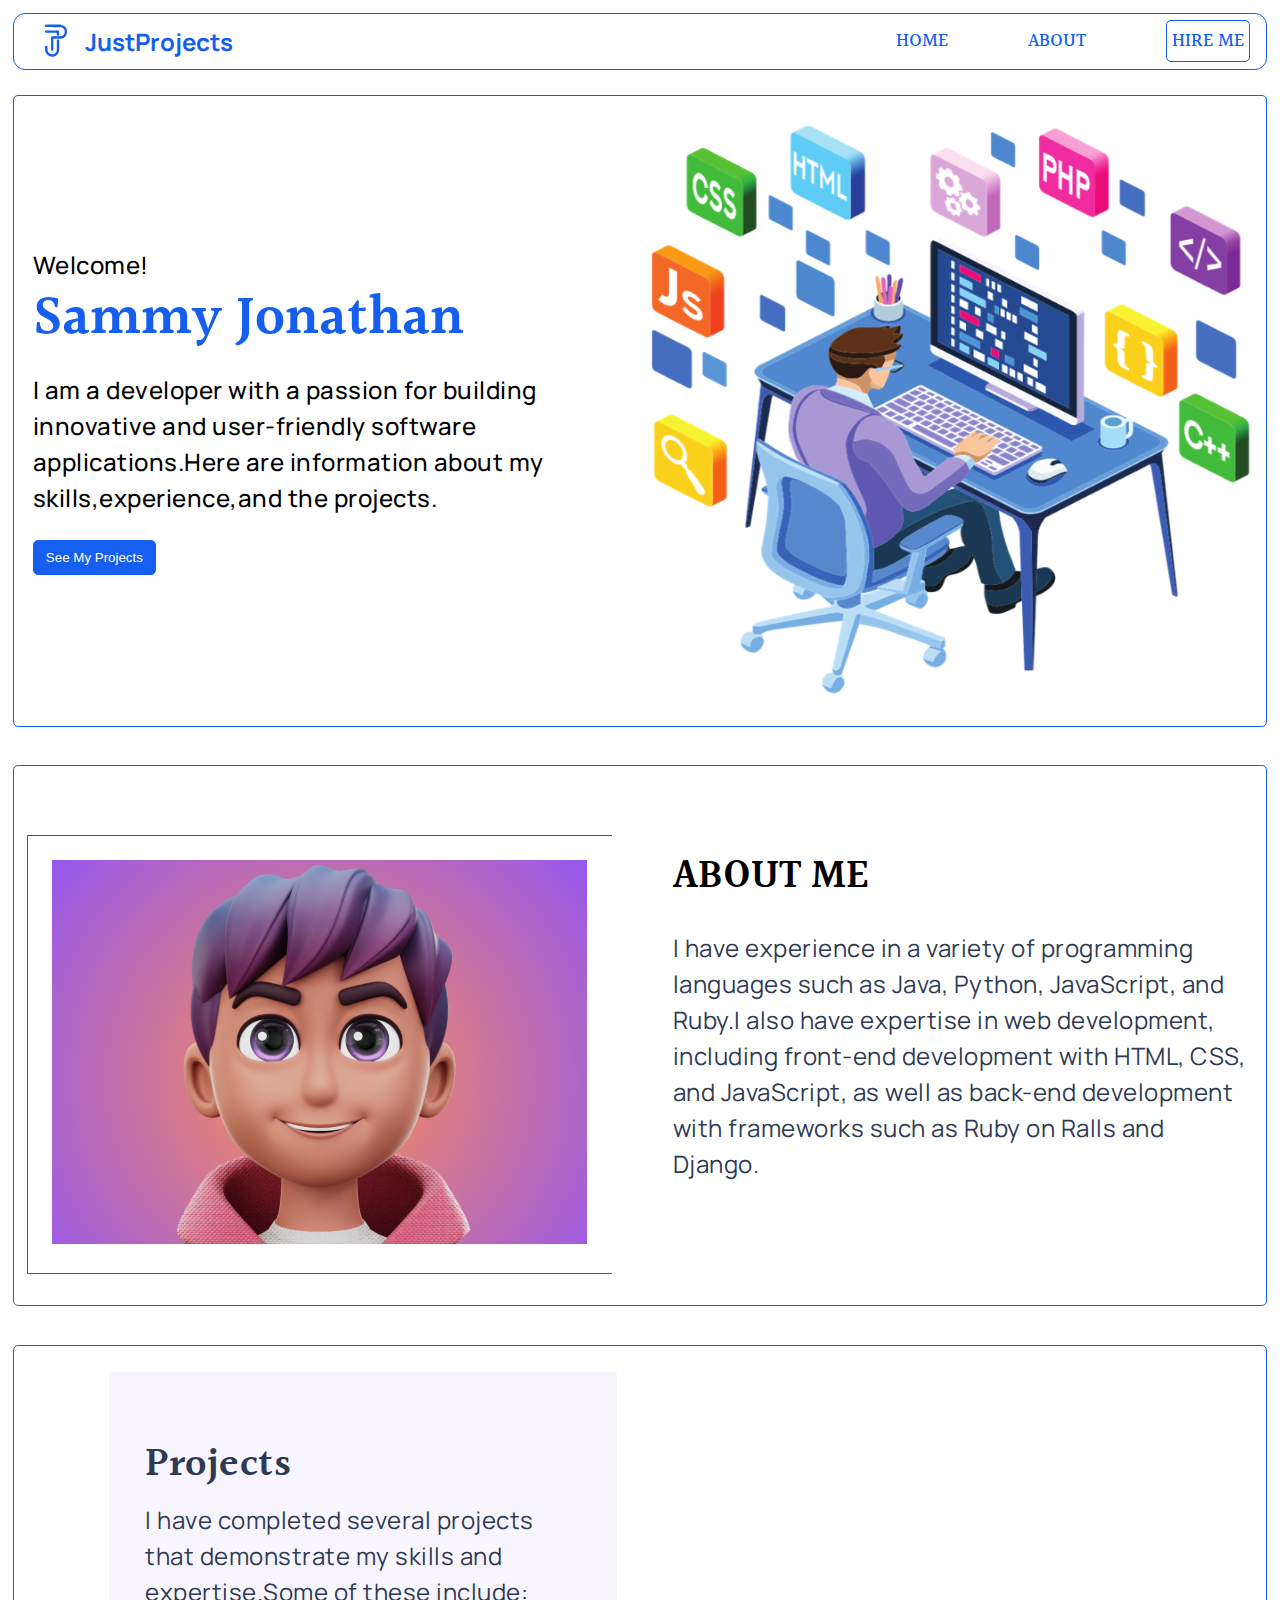
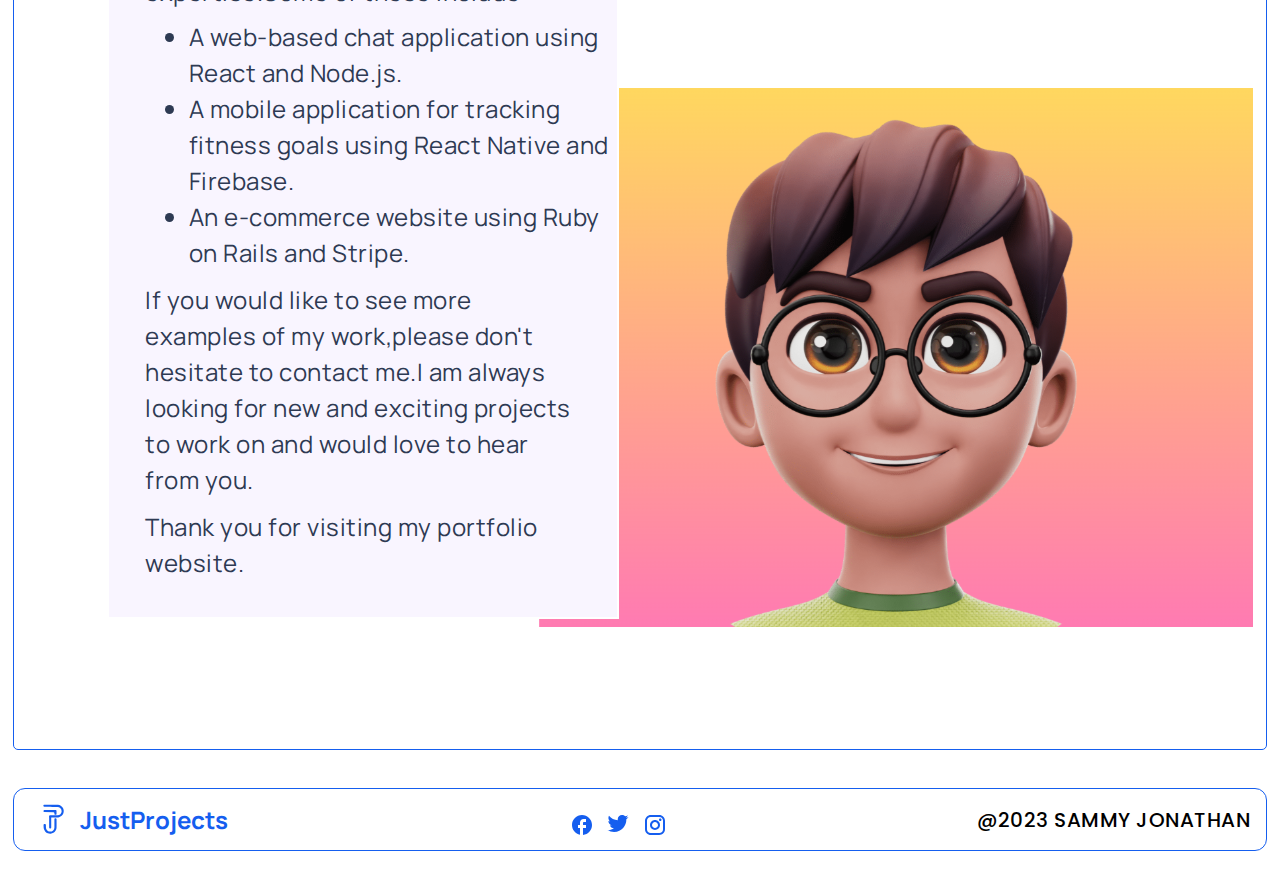
==== semantics.html @ e4448725 "Add files via upload" ====
<!DOCTYPE html>
<html lang="en">
<head>
    <meta charset="UTF-8">
    <meta http-equiv="X-UA-Compatible" content="IE=edge">
    <meta name="viewport" content="width=device-width, initial-scale=1.0">
    <title>My Portfolio</title>
    <link rel="stylesheet" href="semantics.css">
    <link rel="preconnect" href="https://fonts.googleapis.com">
    <link rel="preconnect" href="https://fonts.gstatic.com" crossorigin>
    <link rel="preconnect" href="https://fonts.googleapis.com">
    <link rel="preconnect" href="https://fonts.gstatic.com" crossorigin>
    <link href="https://fonts.googleapis.com/css2?family=Halant:wght@500;600&family=Manrope:wght@400;500;600;700&family=PT+Sans:wght@700&family=Poppins:ital,wght@0,500;1,500&display=swap" rel="stylesheet">
    <link href="https://fonts.googleapis.com/css2?family=Halant:wght@500;600&family=Manrope:wght@400;500;600;700&family=PT+Sans:wght@700&family=Poppins:ital,wght@1,500&display=swap" rel="stylesheet">
</head>
<body>
    <header>
       <div class="logo">
        <img src="Logo.svg" alt="JustProjects logo">
        <p>JustProjects</p>
       </div>
        <nav>
            <ul>
                <li><a href="#">HOME</a></li>
                <li><a href="#">ABOUT</a></li>
                <li><a href="#">HIRE ME</a></li>
            </ul>
        </nav>

        <div class="hamburger">
            <div class="line"></div>
            <div class="line"></div>
            <div class="line"></div>
        </div>
    </header>

    <main>
        <div class="welcome">
            <p>Welcome!</p>
            <h1>Sammy Jonathan</h1>
            <p id="long">
                I am a developer with a passion for building innovative and user-friendly software applications.Here are information about my skills,experience,and the projects.
            </p> 
            <button>See My Projects</button>           
        </div>

        <div class="image">
            <img src="Teal And White Modern Website Creation Services Instagram Post 2topg.svg" alt="main's image">
        </div>

    </main>

    <section>
        <div class="baby">
            <img src="pixportrait.svg" alt="section portrait">
        </div>
        <div class="about">
            <h2>ABOUT ME</h2>
            <p>I have experience in a variety of programming languages such as Java, Python, JavaScript, and Ruby.I also have expertise in web development, including front-end development with HTML, CSS, and JavaScript, as well as back-end development with frameworks such as Ruby on Ralls and Django.</p>
        </div>
    </section>

    <section id="positions">
        <div class="project">
            <h3>Projects</h3>
            <p>I have completed several projects that demonstrate my skills and expertise.Some of these include:</p>
            <ul>
                <li>A web-based chat application using React and Node.js.</li>
                <li>A mobile application for tracking fitness goals using React Native and Firebase.</li>
                <li>An e-commerce website using Ruby on Rails and Stripe.</li> 
            </ul>
            <p>If you would like to see more examples of my work,please don't hesitate to contact me.I am always looking for new and exciting projects to work on and would love to hear from you.</p>
            <p>Thank you for visiting my portfolio website.</p>
        </div>
        <div class="kid">
            <img src="frame1.svg" alt="frame picture">
        </div>
    </section>

    <footer>
        <div class="foot">
            <img src="Logo.svg" alt="footer logo" style="height: 50px;">
            <p>JustProjects</p>
        </div>
        <div class="icons">
           <a href="#"> <img src="Vectorfacebook.svg" alt="facebook's logo"></a>
            <a href="#"><img src="Vectortwitter.svg" alt="twitter's logo"></a>
            <a href="#"><img src="Vectorig.svg" alt="Instagram's logo"></a>
        </div>
        <div class="footer-text">
            <p>@2023 SAMMY JONATHAN</p>
        </div>
    </footer>
</body>
</html>
---- semantics.css ----
*{
    padding: 0;
    margin: 0;
    box-sizing: border-box;
}
body{
    width: 100%;
}
header{
    border: solid 1px rgb(21, 94,239);
    border-radius: 12px;
    margin: 1% 1% 2% 1%;
    padding: 0 1rem;
}
.logo p{
    font-size: 1.5rem;
    color: rgb(21, 94,239);
    font-family: 'Manrope', sans-serif;
    font-weight: 700
}
header,.logo{
    display: flex;
    justify-content: space-between;
    align-items: center;
}
nav ul{
    display: flex;
    justify-content: center;
    align-items: center;
    list-style: none;
}
nav ul li a{
    text-decoration: none;
    color: rgb(21, 94,239);
    font-family: 'Halant', serif;
    font-weight: 500;
    font-size: 1.2rem;
}
nav ul li:first-child{
    margin-right: 5rem;
}
nav ul li:last-child{
    margin-left: 5rem;
    border: solid 1px rgb(21, 94,239);
    border-radius: 5px;
    padding: 5px;
    color: rgb(21, 94,239);
}
main,section{
    display: flex;
    justify-content: space-between;
    align-items: center;
    padding: 2% 1%;
    border: solid 1px rgb(21, 94,239);
    border-radius: 5px;
    margin: 0 1% 3% 1%;
}
.welcome{
    margin: 10% .5%;
    width: 100%;
}
.welcome h1{
    color:  rgb(21, 94,239);
    margin-top: .5%;
    margin-bottom: 3%;
}
.welcome #long{
    padding-bottom: 4%;
    max-width: 90%;  
    font-family: 'Manrope', sans-serif;
    font-weight: 500;
    font-size: 24px;
    line-height: 36px;
    letter-spacing: .5px; 
}
.welcome p{
    font-family: 'Manrope', sans-serif;
    font-weight: 500;
    font-size: 24px;
    line-height: 36px;
    letter-spacing: .5px;
}
.welcome h1{
    color: rgb( 21, 94,239);
    font-family: 'Halant', serif;
    font-size: 56px;
    font-weight: 600;
    line-height: 67.2px;
}
main button{
    background-color: rgb( 21, 94,239);
    border-radius: 5px;
    padding: 1.5% 2%;
    color: white;
    border: solid 1px rgb( 21, 94,239);
    text-decoration: none;
    cursor: pointer;
}
.image{
    width: 100%;
}
.image img{
    width: 100%;
    height: 100%;
    /* margin: 0 auto; */
}
.baby{
    width: 100%;
    margin-top: 3%;
    border: solid 1px rgb(21, 94,239);
    padding: 2%;
    border-right: none;
}
.about{
    margin: 3% 0 8% 5% ;
}
.about h2{
    font-family: 'Halant', serif;
    font-weight: 600;
    font-size: 40px;
    line-height: 48px;
    padding-top: 24px;
}
.about p{
    font-family: 'Manrope', sans-serif;
    font-size: 1.5rem;
    line-height: 36px;
    letter-spacing: .5px;
    color: rgb(46,58,83);
    margin-top: 5%;
    width: 100%;
}
#positions{
    color: black;
    padding-top: 10%;
    align-items: center;
}
.project{
    border: solid 2px white;
    background-color: rgba(249, 245, 255,1);
    width: 80%;
    position: relative;
    left: 5rem;
    bottom: 6.5rem;
    font-family: 'Manrope', sans-serif;
    font-size: 1.5rem;
    line-height: 36px;
    letter-spacing: .5px;
    color: rgb(46,58,83);
    padding: 3%;
}
.project h3{
    font-family: 'Halant', serif;
    font-weight: 600;
    font-size: 40px;
    line-height: 48px;
    padding-top: 24px;
    margin: 2% 0 3% 0%;
}
.project p{
    margin-top: 2.5%;
}
.project ul{
    margin: 2% 0 2% 10%;
    width: 100%;
}
.kid{
    margin-top: 10%;
}
footer{
    border: solid 1px rgb(21, 94,239);
    border-radius: 12px;
    margin: 1% 1% 2% 1%;
    padding: 0 1rem;
    display: flex;
    justify-content: space-between;
    align-items: center;
}
.foot{
    display: flex;
    justify-content: center;
    align-items: center;
    font-size: 1.5rem;
    color: rgb(21, 94,239);
    font-family: 'Manrope', sans-serif;
    font-weight: 700;
}
.icons{
    display: flex;
    gap: 25%;
    height: 10px;
    cursor: pointer;
}
.footer-text{
    font-family:'Poppins', sans-serif;
    font-style: normal;
    font-weight: 500;
    font-size: 20px;
    line-height: 36px;
    padding: 1% 0;
    letter-spacing: .5px;
}
.hamburger{
    display: none;
}
@media screen and (max-width:768px){
    nav{
        display: none;
    }
    .line{
        width: 1.5rem;
        margin-bottom: 5px;
        height: 5px;
        background-color: black;
        cursor: pointer;

    }
    .hamburger{
        display: block;
    }
    main{
        flex-direction: column;
        align-items: center;
        row-gap: 1rem;
        text-align: center;
        padding: 2%;
    }
    .welcome{
        width: 100%;
    }
    .welcome #long{
        text-align: center;
        font-size: 16px;
        font-family: 'Manrope', sans-serif;
        font-weight: 500;
        line-height: 150%;
        letter-spacing: 0.5px;
    }
    .welcome button{
        width: 80%;
    }
    .about p{
        font-size: 16px;
        line-height: 150%;
        letter-spacing: .5px;
        font-family: 'Manrope', sans-serif;
    }
    .image img{
        width: 70%;
        margin: 0 auto;
    }
    section{
        flex-direction: column-reverse;
        row-gap: 5px;
    }
    #long p{
        width: 100%;
        text-align: center;
        font-size: 16px;
        font-family: 'Manrope', sans-serif;
        font-weight: 500;
        line-height: 150%;
        letter-spacing: 0.5px;
    }
    .baby img{
        margin: 0 auto;
        width: 100%;
    }
    #positions{
        display: flex;
        flex-direction: column;
        row-gap: 16px;
    }
    .project{
        position: static;
        width: 100%;
        padding: 2rem;
        margin: 0;
        text-align: center;
        font-size: 16px;
        font-family: 'Manrope', sans-serif;
        font-weight: 500;
        line-height: 150%;
        letter-spacing: 0.5px;
    }
    .project p{
        width: 100%;
    }
    .kid img{
        width: 100%;
    }
    footer{
        flex-wrap: wrap;
    }
    .foot{
        margin-left: -1.5%;
    }
    .foot p{
        font-size: 1.5rem;
        line-height: 1.5rem;
    }
    .foot img{
        height: 30%;
        width: 20%;
    }
    .icons{
        width: 20%;
        gap: 5%;
    }
    .footer-text{
        text-align: center;
        font-size: 15px;
        line-height: 150%;
        font-weight: 500;
        font-family: 'Manrope', sans-serif;
        /* justify-content: center; */
        margin: 0 auto;
    }
}
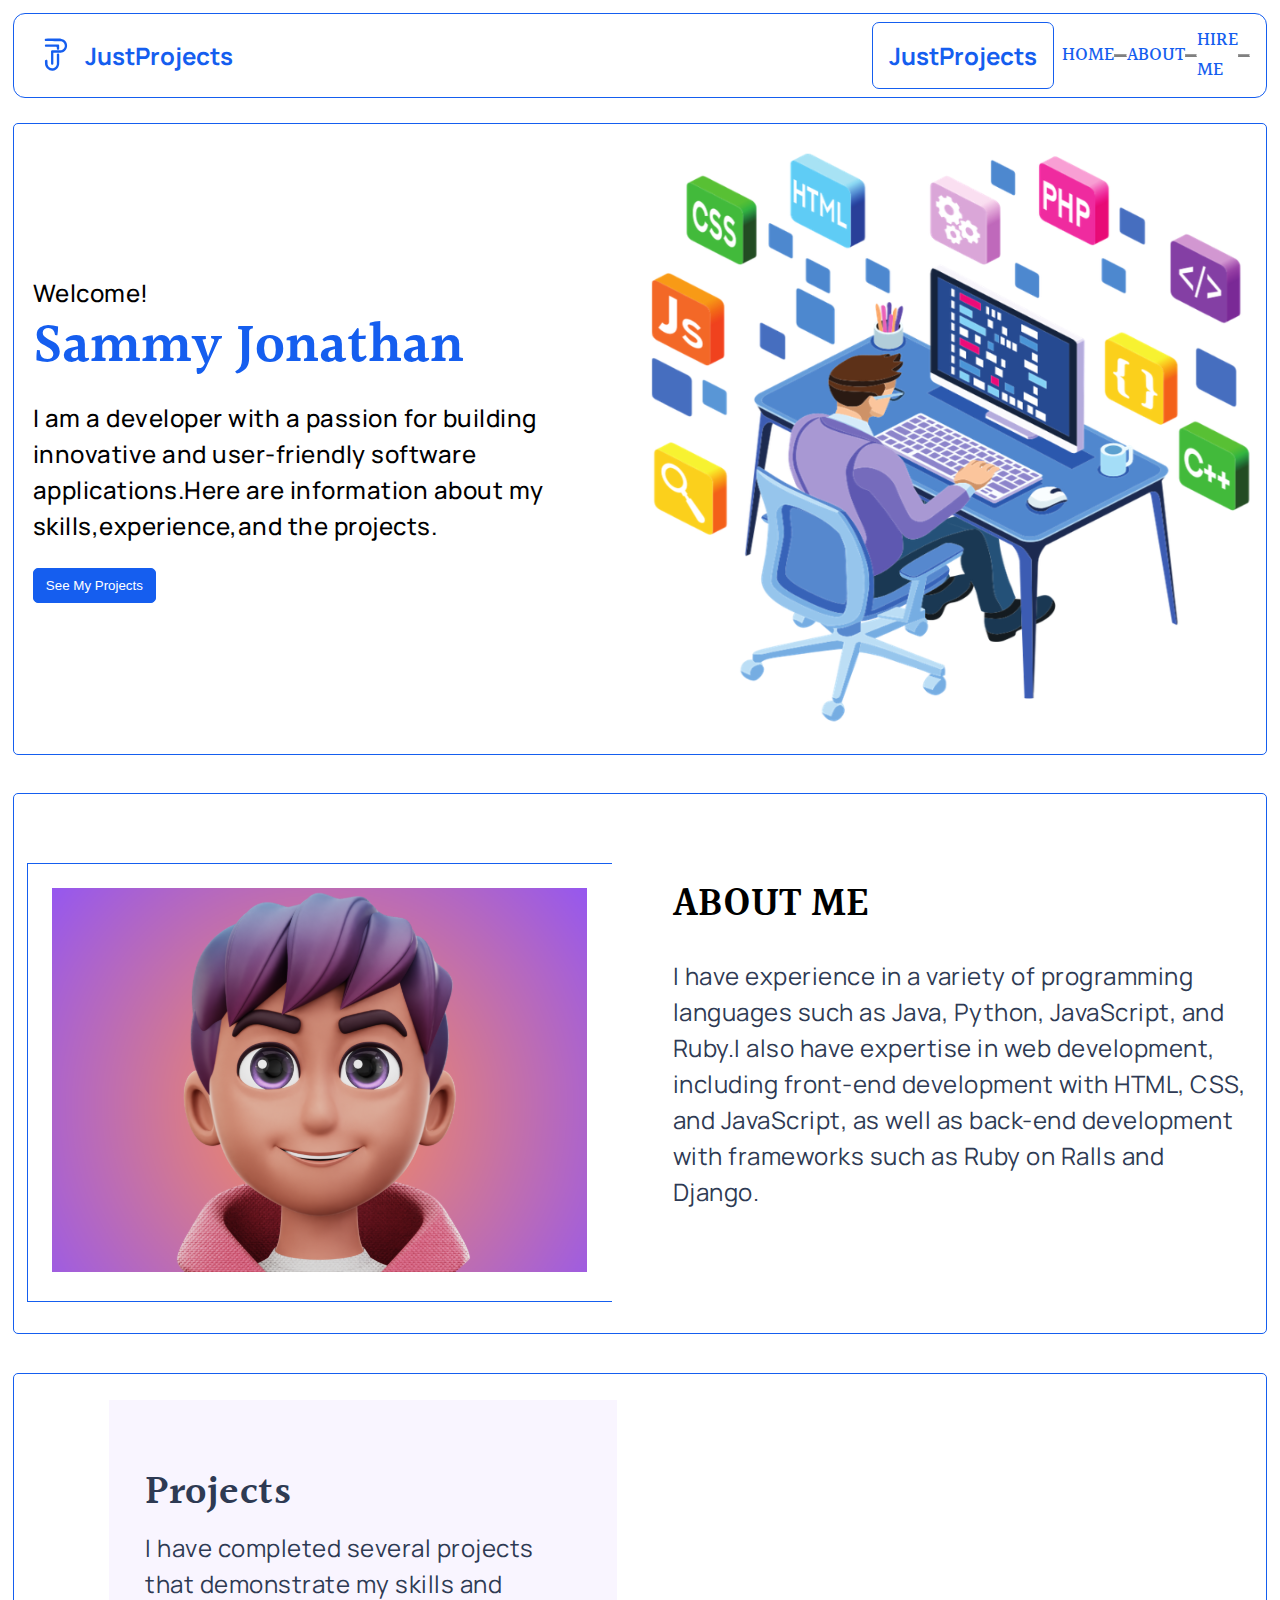
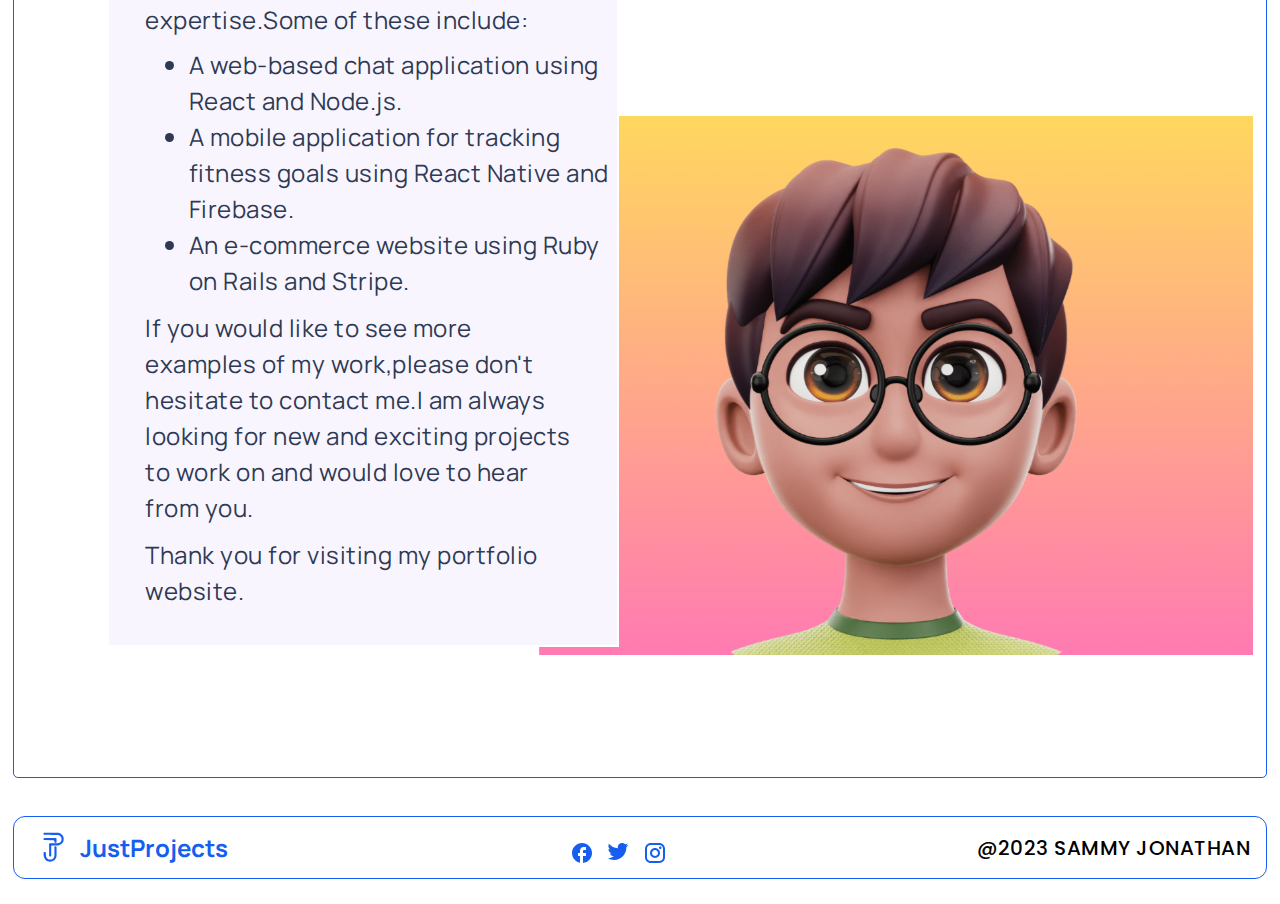
==== commit dfb9674c: "Add files via upload" ====
--- a/semantics.html
+++ b/semantics.html
@@ -19,11 +19,26 @@
         <img src="Logo.svg" alt="JustProjects logo">
         <p>JustProjects</p>
        </div>
-        <nav>
+        <nav class="nav">
             <ul>
-                <li><a href="#">HOME</a></li>
-                <li><a href="#">ABOUT</a></li>
-                <li><a href="#">HIRE ME</a></li>
+                <div class="logo nav-logo">
+                    <div class="just">
+                        <p>JustProjects</p>
+                    </div>
+                    <!-- <div class="xclose">
+                        <div class="line">
+
+                        </div>
+                    <div class="line"> -->
+
+                    </div></div>
+                </div>
+                <li><a href="#main">HOME</a></li>
+                <hr>
+                <li><a href="#about">ABOUT</a></li>
+                <hr>
+                <li><a href="#positions">HIRE ME</a></li>
+                <hr>
             </ul>
         </nav>
 
@@ -34,7 +49,8 @@
         </div>
     </header>
 
-    <main>
+   <main>
+    <section class="main" id="main">
         <div class="welcome">
             <p>Welcome!</p>
             <h1>Sammy Jonathan</h1>
@@ -48,9 +64,9 @@
             <img src="Teal And White Modern Website Creation Services Instagram Post 2topg.svg" alt="main's image">
         </div>
 
-    </main>
+    </section>
 
-    <section>
+    <section id="about">
         <div class="baby">
             <img src="pixportrait.svg" alt="section portrait">
         </div>
@@ -77,6 +93,7 @@
         </div>
     </section>
 
+   </main>
     <footer>
         <div class="foot">
             <img src="Logo.svg" alt="footer logo" style="height: 50px;">
@@ -91,5 +108,7 @@
             <p>@2023 SAMMY JONATHAN</p>
         </div>
     </footer>
+
+    <script src="script.js"></script>
 </body>
 </html>    --- a/semantics.css
+++ b/semantics.css
@@ -3,6 +3,9 @@
     margin: 0;
     box-sizing: border-box;
 }
+html{
+    scroll-behavior: smooth;
+}
 body{
     width: 100%;
 }
@@ -17,6 +20,29 @@
     color: rgb(21, 94,239);
     font-family: 'Manrope', sans-serif;
     font-weight: 700
+}
+.nav-logo{
+    border: 1px solid rgb(21, 94,239);
+    width: 95%;
+    display: flex;
+    justify-content: space-between;
+    border-radius: 7px;
+    text-align: left;
+    padding: 1rem;
+    margin: .5rem;
+}
+.xclose{
+    position: relative;
+    z-index: 7;
+}
+.xclose .line:first-of-type{
+    transform: rotate(135deg) translateY(-5px);
+}
+.xclose .line:nth-child(2){
+    transform: rotate(-135deg) translateY(5px);
+}
+.xclose .line{
+    transition: all .5s ease-in;
 }
 header,.logo{
     display: flex;
@@ -46,7 +72,7 @@
     padding: 5px;
     color: rgb(21, 94,239);
 }
-main,section{
+.main,section{
     display: flex;
     justify-content: space-between;
     align-items: center;
@@ -58,6 +84,11 @@
 .welcome{
     margin: 10% .5%;
     width: 100%;
+}
+hr{
+    border-bottom: solid 2px grey;
+    margin: 1rem 0;
+    width: 60%;
 }
 .welcome h1{
     color:  rgb(21, 94,239);
@@ -87,7 +118,7 @@
     font-weight: 600;
     line-height: 67.2px;
 }
-main button{
+.main button{
     background-color: rgb( 21, 94,239);
     border-radius: 5px;
     padding: 1.5% 2%;
@@ -200,25 +231,68 @@
     padding: 1% 0;
     letter-spacing: .5px;
 }
+
 .hamburger{
     display: none;
+    position: relative;
+    z-index: 9;
+    transition: all .5s ease-in-out;
 }
 @media screen and (max-width:768px){
     nav{
+        display: flex;
+        position: fixed;
+        height: calc(100vh-60px);
+        left: 0;
+        z-index: 6;
+        top: 0px;
+        width: 100%;
+        flex-direction: column;
+        background-color: #f5f5f5;
+        transform: translateX(100%);
+    }
+    nav ul{
+        justify-content: center;
+        flex-direction: column;
+        margin: 0;
+        row-gap: 1.5rem;
+    }
+    nav ul li:first-child{
+        margin-right: 0rem;
+    }
+    nav ul li:last-child{
+        margin-left: 0rem;
+        border: solid 1px rgb(21, 94,239);
+        border-radius: 5px;
+        padding: 5px;
+        color: rgb(21, 94,239);
+    }
+    .hamburger:hover .line:first-child{
+        transform: rotate(135deg) translateY(-5px);
+    }
+    .hamburger:hover .line:nth-child(2){
         display: none;
+    }
+    .hamburger:hover .line:nth-child(3){
+        transform: rotate(-135deg) translateY(5px);
+    }
+    nav.active{
+        transform: translateX(0);
     }
     .line{
         width: 1.5rem;
         margin-bottom: 5px;
-        height: 5px;
+        height: 3px;
+        border-radius: 12px;
         background-color: black;
+        /* z-index: ; */
         cursor: pointer;
-
+        transition: all .5s ease-in-out;
     }
     .hamburger{
         display: block;
     }
-    main{
+    .main{
         flex-direction: column;
         align-items: center;
         row-gap: 1rem;
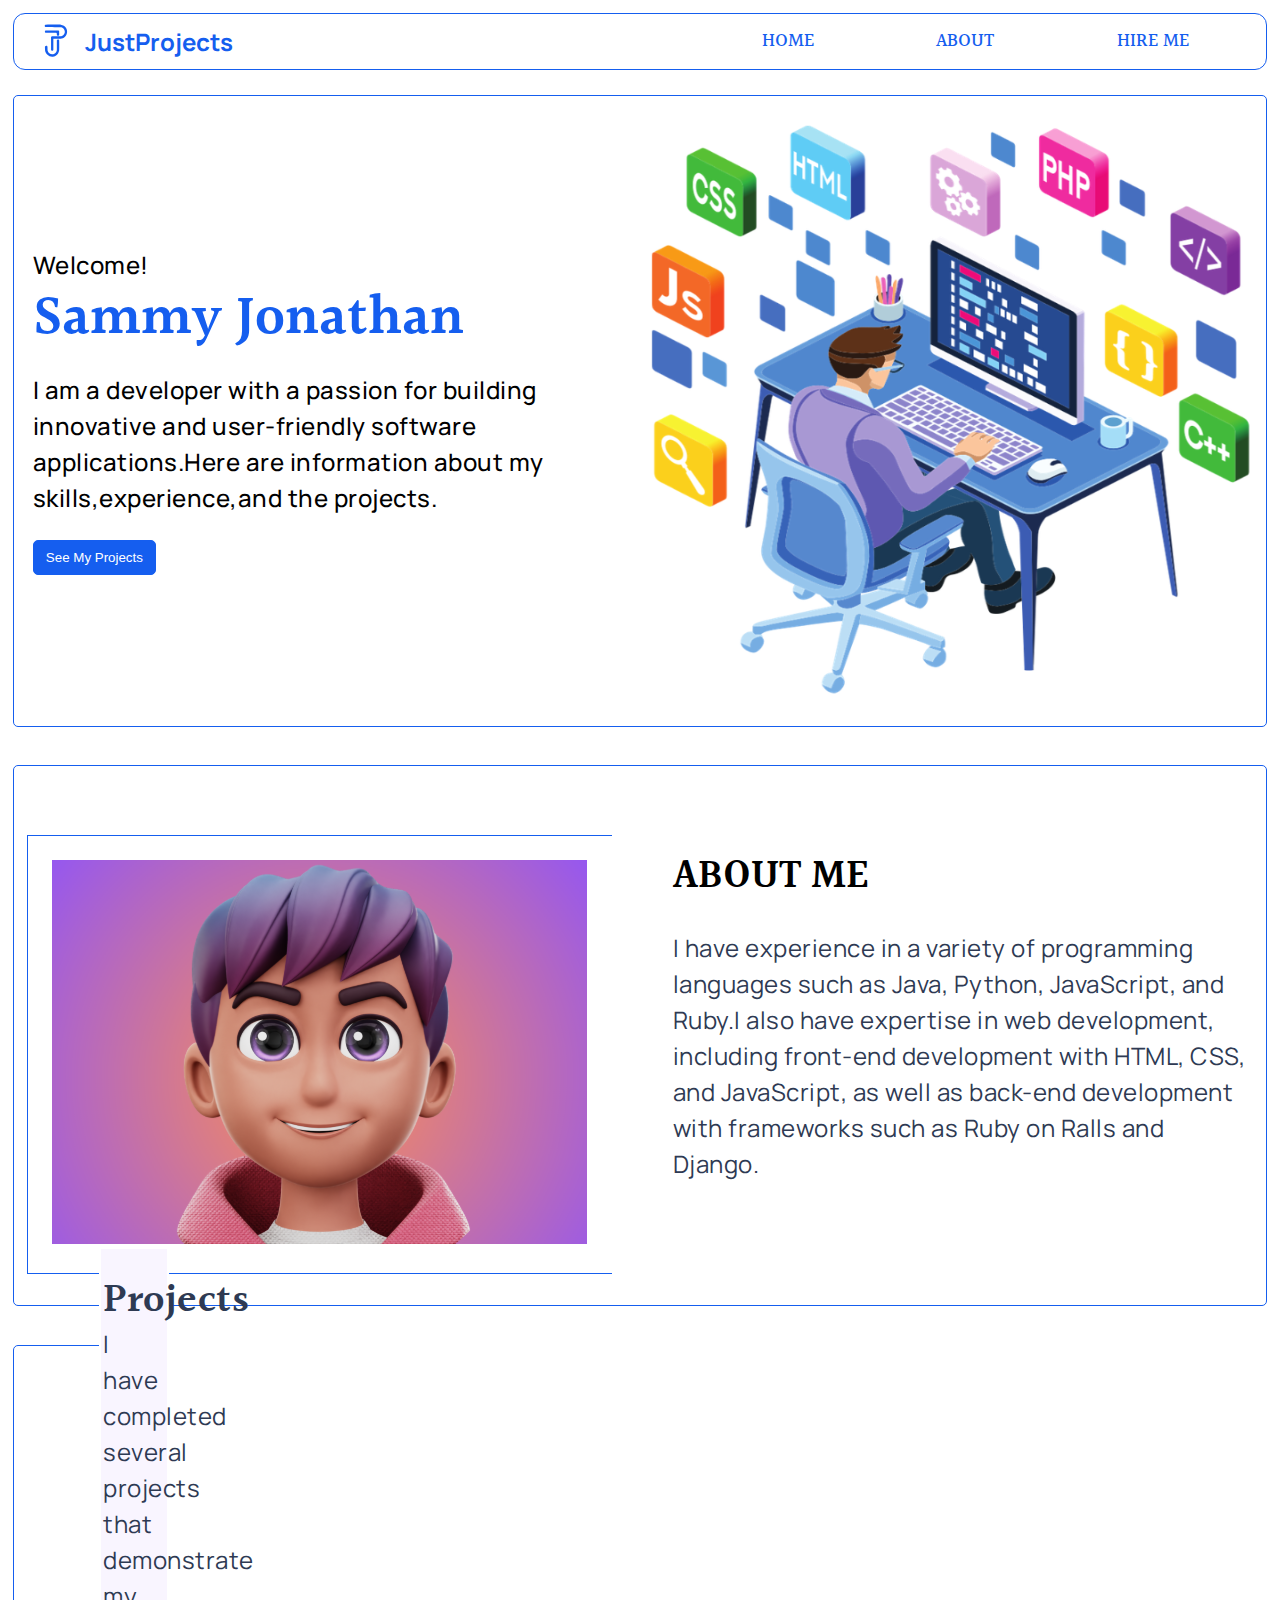
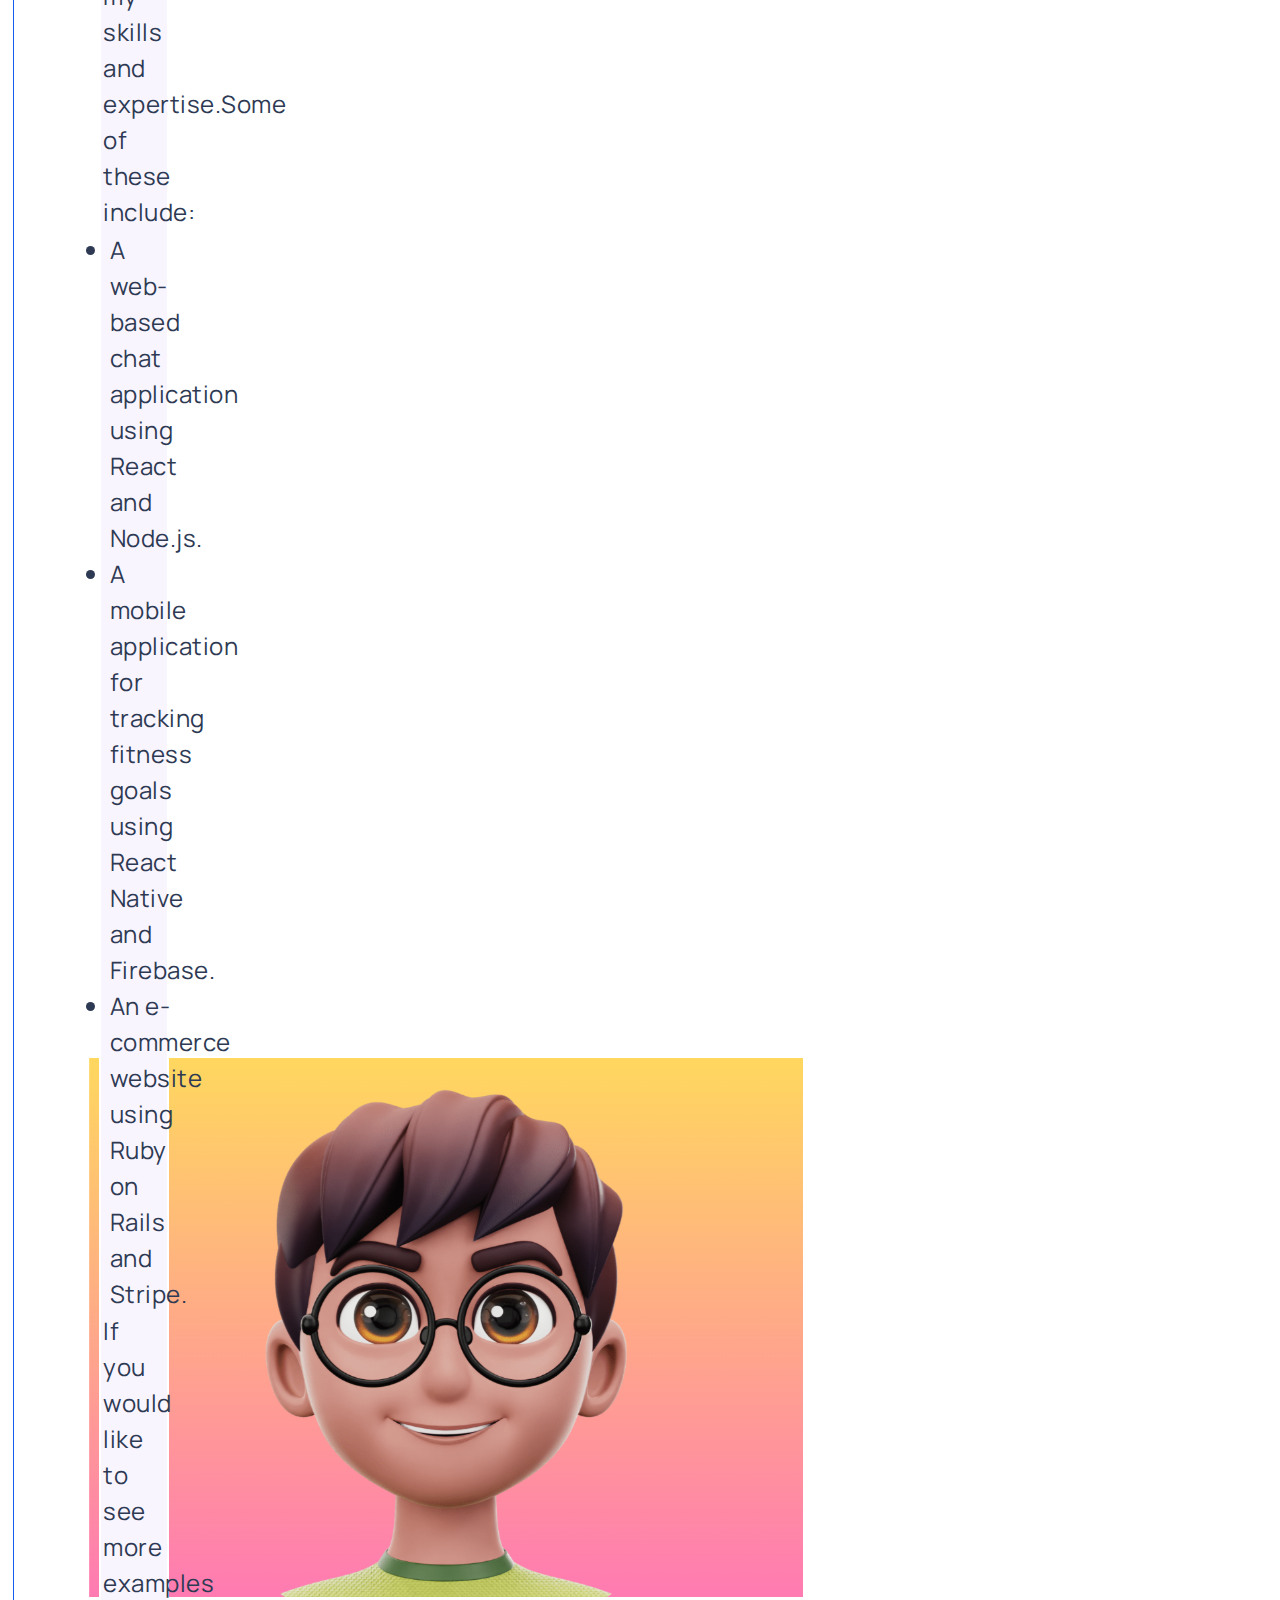
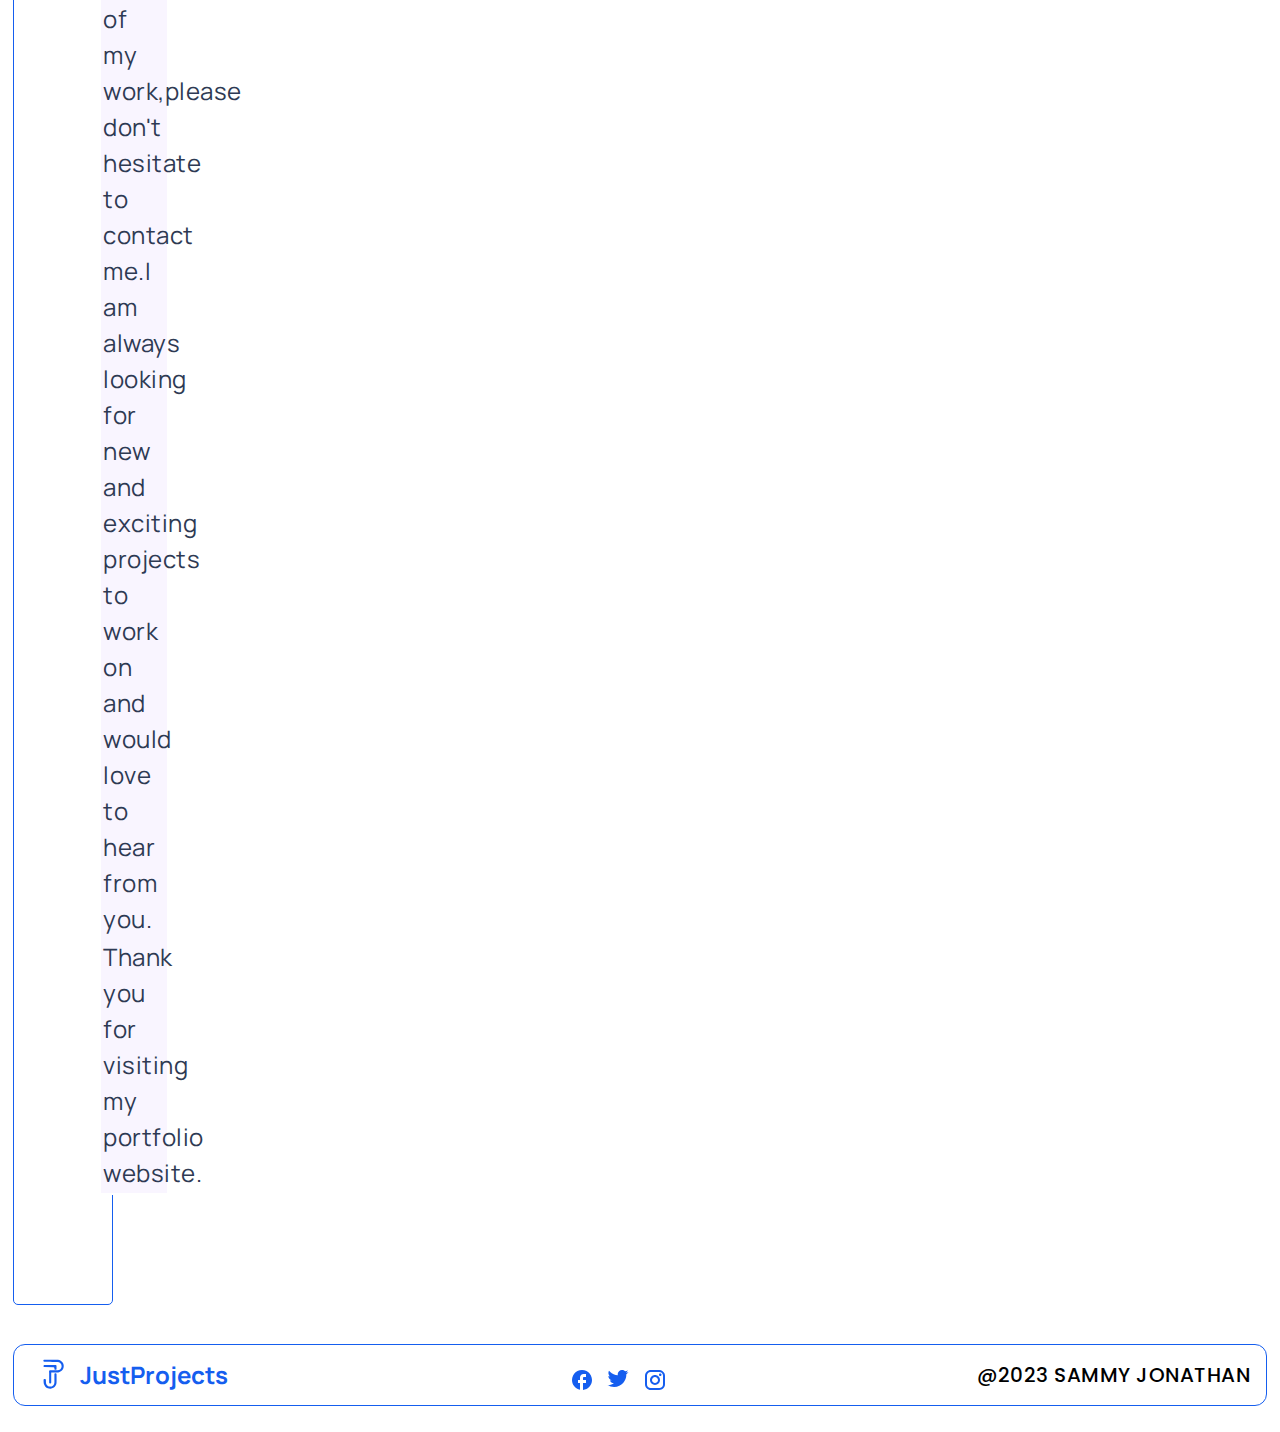
==== commit 3ccf5a06: "Update semantics.html" ====
--- a/semantics.html
+++ b/semantics.html
@@ -111,4 +111,4 @@
 
     <script src="script.js"></script>
 </body>
-</html>    +</html>    
--- a/semantics.css
+++ b/semantics.css
@@ -24,7 +24,8 @@
 .nav-logo{
     border: 1px solid rgb(21, 94,239);
     width: 95%;
-    display: flex;
+    /* display: flex; */
+    visibility: hidden;
     justify-content: space-between;
     border-radius: 7px;
     text-align: left;
@@ -49,9 +50,20 @@
     justify-content: space-between;
     align-items: center;
 }
+nav{
+    width: 40%;
+}
+nav ul .nav-logo{
+    display: none;
+}
+.nav-logo{
+    /* display: none; */
+}
 nav ul{
     display: flex;
-    justify-content: center;
+    justify-content: space-between;
+    width: 100%;
+    gap: 7%;
     align-items: center;
     list-style: none;
 }
@@ -62,13 +74,14 @@
     font-weight: 500;
     font-size: 1.2rem;
 }
-nav ul li:first-child{
-    margin-right: 5rem;
-}
-nav ul li:last-child{
-    margin-left: 5rem;
+.nav ul li:first-child{
+    /* margin-right: 5rem; */
+}
+.nav ul li:last-child{
+    /* margin-left: 5rem; */
     border: solid 1px rgb(21, 94,239);
     border-radius: 5px;
+    width: 100%;
     padding: 5px;
     color: rgb(21, 94,239);
 }
@@ -86,9 +99,8 @@
     width: 100%;
 }
 hr{
-    border-bottom: solid 2px grey;
-    margin: 1rem 0;
-    width: 60%;
+    border: none;
+    margin: 0;
 }
 .welcome h1{
     color:  rgb(21, 94,239);
@@ -162,9 +174,16 @@
     width: 100%;
 }
 #positions{
-    color: black;
-    padding-top: 10%;
-    align-items: center;
+    /* color: black; */
+    /* display: inline-block; */
+    border: solid 1px rgb(21, 94,239);
+    border-radius: 5px;
+    /* width: 100%; */
+    padding: 5px;
+    color: rgb(21, 94,239);
+    width: 100px;
+    /* padding-top: 10%; */
+    /* align-items: center; */
 }
 .project{
     border: solid 2px white;
@@ -251,6 +270,15 @@
         background-color: #f5f5f5;
         transform: translateX(100%);
     }
+    nav ul .nav-logo{
+        display: block;
+    }
+    hr{
+        border-bottom: solid 2px grey;
+        margin: 1rem 0;
+        width: 60%;
+    }
+    
     nav ul{
         justify-content: center;
         flex-direction: column;
@@ -299,6 +327,17 @@
         text-align: center;
         padding: 2%;
     }
+    .nav-logo{
+        border: 1px solid rgb(21, 94,239);
+        width: 95%;
+        display: flex;
+        justify-content: space-between;
+        border-radius: 7px;
+        text-align: left;
+        padding: 1rem;
+        margin: .5rem;
+    }
+    
     .welcome{
         width: 100%;
     }
